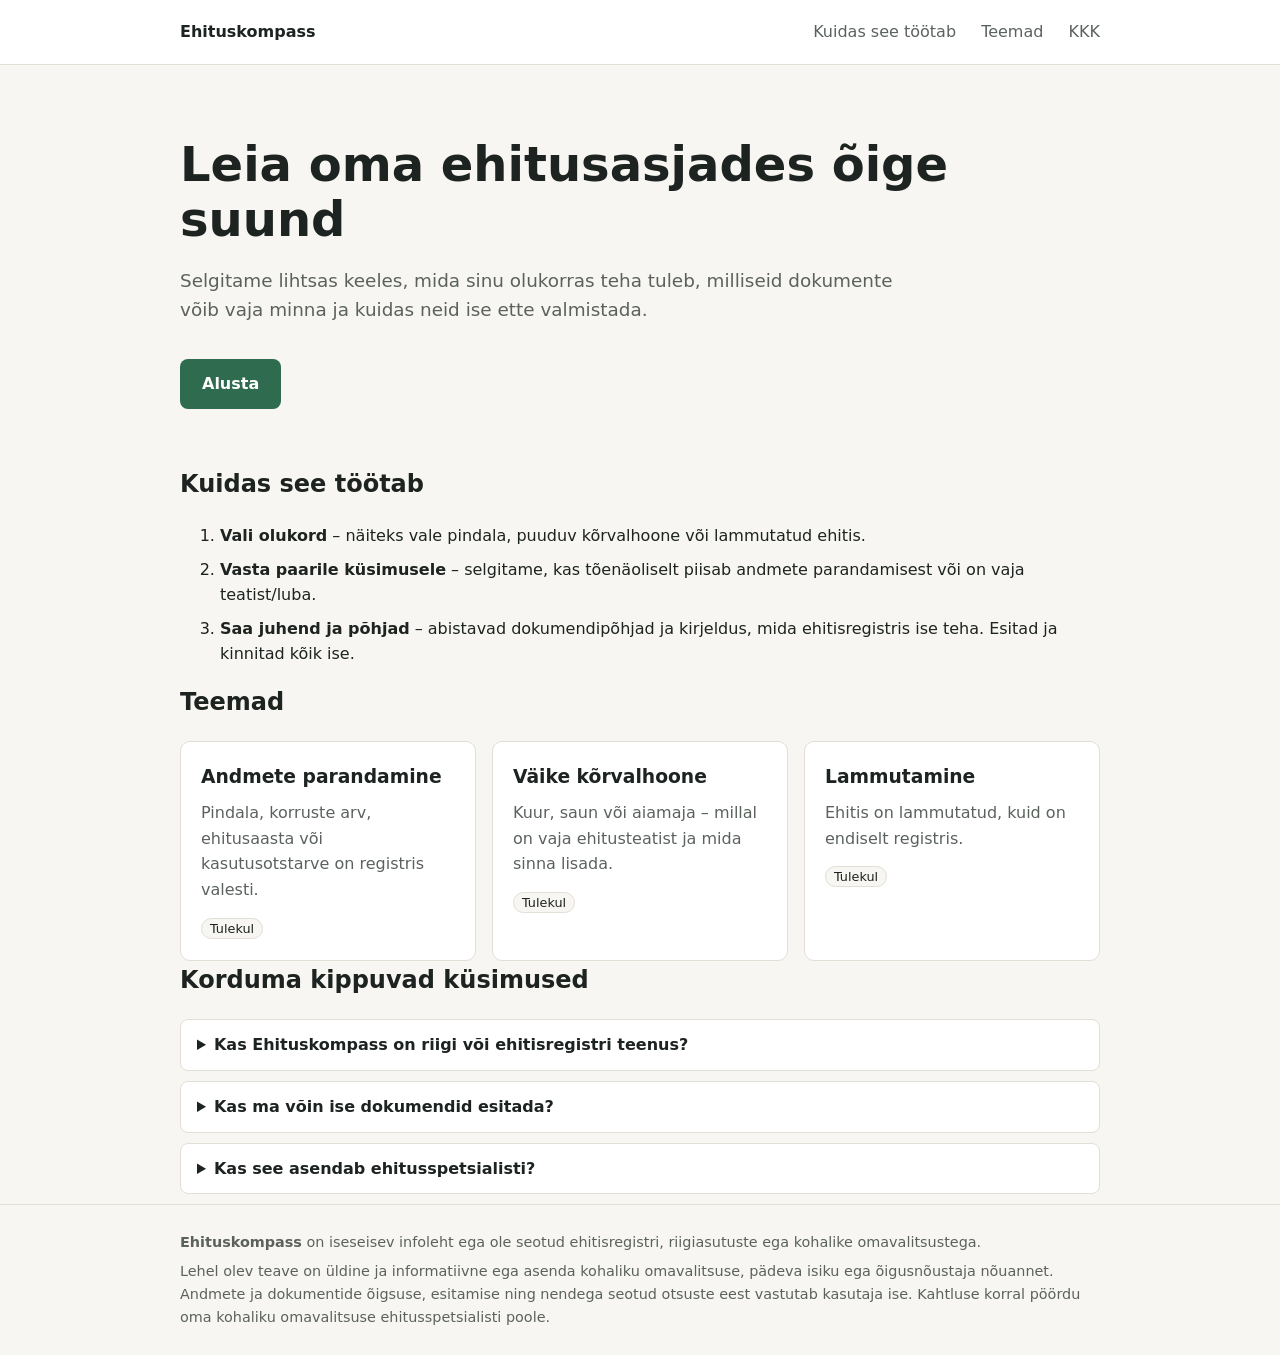
==== index.html @ 8b1809fd "Nimi Ehituskompass ja sõltumatuse/vastutuse märge Co-Authored-By: Claude Opus 5.5 <noreply@anthropic" ====
<!DOCTYPE html>
<html lang="et">
<head>
  <meta charset="utf-8">
  <meta name="viewport" content="width=device-width, initial-scale=1">
  <title>Ehituskompass – selged juhendid väikeehituse ja ehitise andmete kohta</title>
  <meta name="description" content="Ehituskompass on iseseisev infoleht, mis selgitab lihtsas keeles, kuidas ehitise andmeid korrastada ja väikeehituse dokumente ette valmistada.">
  <link rel="stylesheet" href="style.css">
</head>
<body>
  <header class="site-header">
    <div class="wrap">
      <a class="logo" href="/">Ehituskompass</a>
      <nav>
        <a href="#kuidas">Kuidas see töötab</a>
        <a href="#teemad">Teemad</a>
        <a href="#kkk">KKK</a>
      </nav>
    </div>
  </header>

  <main>
    <section class="hero">
      <div class="wrap">
        <h1>Leia oma ehitusasjades õige suund</h1>
        <p class="lead">Selgitame lihtsas keeles, mida sinu olukorras teha tuleb, milliseid dokumente võib vaja minna ja kuidas neid ise ette valmistada.</p>
        <a class="btn" href="#teemad">Alusta</a>
      </div>
    </section>

    <section id="kuidas" class="wrap">
      <h2>Kuidas see töötab</h2>
      <ol class="steps">
        <li><strong>Vali olukord</strong> – näiteks vale pindala, puuduv kõrvalhoone või lammutatud ehitis.</li>
        <li><strong>Vasta paarile küsimusele</strong> – selgitame, kas tõenäoliselt piisab andmete parandamisest või on vaja teatist/luba.</li>
        <li><strong>Saa juhend ja põhjad</strong> – abistavad dokumendipõhjad ja kirjeldus, mida ehitisregistris ise teha. Esitad ja kinnitad kõik ise.</li>
      </ol>
    </section>

    <section id="teemad" class="wrap">
      <h2>Teemad</h2>
      <div class="cards">
        <article class="card">
          <h3>Andmete parandamine</h3>
          <p>Pindala, korruste arv, ehitusaasta või kasutusotstarve on registris valesti.</p>
          <span class="tag">Tulekul</span>
        </article>
        <article class="card">
          <h3>Väike kõrvalhoone</h3>
          <p>Kuur, saun või aiamaja – millal on vaja ehitusteatist ja mida sinna lisada.</p>
          <span class="tag">Tulekul</span>
        </article>
        <article class="card">
          <h3>Lammutamine</h3>
          <p>Ehitis on lammutatud, kuid on endiselt registris.</p>
          <span class="tag">Tulekul</span>
        </article>
      </div>
    </section>

    <section id="kkk" class="wrap">
      <h2>Korduma kippuvad küsimused</h2>
      <details>
        <summary>Kas Ehituskompass on riigi või ehitisregistri teenus?</summary>
        <p>Ei. Ehituskompass on iseseisev infoleht, mis ei ole seotud ehitisregistri, ühegi riigiasutuse ega kohaliku omavalitsusega. Me ei esita ega muuda sinu eest registris midagi – kõik toimingud teed ise ametlikes kanalites.</p>
      </details>
      <details>
        <summary>Kas ma võin ise dokumendid esitada?</summary>
        <p>Paljudel lihtsatel juhtudel jah – omanik võib ise andmeid parandada ja lihtsamaid dokumente esitada. Kui töö nõuab pädevat isikut, ütleme seda selgelt.</p>
      </details>
      <details>
        <summary>Kas see asendab ehitusspetsialisti?</summary>
        <p>Ei. Leht aitab lihtsamate juhtumitega. Keerulisemate projektide puhul soovitame pöörduda pädeva spetsialisti poole.</p>
      </details>
    </section>
  </main>

  <footer class="site-footer">
    <div class="wrap">
      <p><strong>Ehituskompass</strong> on iseseisev infoleht ega ole seotud ehitisregistri, riigiasutuste ega kohalike omavalitsustega.</p>
      <p>Lehel olev teave on üldine ja informatiivne ega asenda kohaliku omavalitsuse, pädeva isiku ega õigusnõustaja nõuannet. Andmete ja dokumentide õigsuse, esitamise ning nendega seotud otsuste eest vastutab kasutaja ise. Kahtluse korral pöördu oma kohaliku omavalitsuse ehitusspetsialisti poole.</p>
    </div>
  </footer>
</body>
</html>
---- style.css ----
:root {
  --bg: #f7f6f2;
  --ink: #1d2320;
  --muted: #5b625e;
  --accent: #2f6b4f;
  --card: #ffffff;
  --line: #e2dfd6;
}
* { box-sizing: border-box; }
body {
  margin: 0;
  font-family: system-ui, -apple-system, "Segoe UI", Roboto, sans-serif;
  color: var(--ink);
  background: var(--bg);
  line-height: 1.6;
}
.wrap { max-width: 960px; margin: 0 auto; padding: 0 20px; }
a { color: var(--accent); }

.site-header { border-bottom: 1px solid var(--line); background: var(--card); }
.site-header .wrap { display: flex; justify-content: space-between; align-items: center; height: 64px; }
.logo { font-weight: 700; text-decoration: none; color: var(--ink); }
nav a { margin-left: 20px; text-decoration: none; color: var(--muted); }
nav a:hover { color: var(--accent); }

.hero { padding: 72px 0 56px; }
.hero h1 { font-size: clamp(2rem, 5vw, 3rem); line-height: 1.15; margin: 0 0 16px; }
.lead { font-size: 1.15rem; color: var(--muted); max-width: 40em; }
.btn {
  display: inline-block; margin-top: 16px; padding: 12px 22px;
  background: var(--accent); color: #fff; border-radius: 8px; text-decoration: none; font-weight: 600;
}
.btn:hover { filter: brightness(1.1); }

section { padding-bottom: 48px; }
h2 { margin-top: 0; }
.steps li { margin-bottom: 8px; }

.cards { display: grid; grid-template-columns: repeat(auto-fit, minmax(240px, 1fr)); gap: 16px; }
.card { background: var(--card); border: 1px solid var(--line); border-radius: 10px; padding: 20px; }
.card h3 { margin: 0 0 8px; }
.card p { color: var(--muted); margin: 0 0 12px; }
.tag { font-size: .8rem; background: var(--bg); border: 1px solid var(--line); padding: 2px 8px; border-radius: 99px; }

details { background: var(--card); border: 1px solid var(--line); border-radius: 8px; padding: 12px 16px; margin-bottom: 10px; }
summary { cursor: pointer; font-weight: 600; }

.site-footer { border-top: 1px solid var(--line); color: var(--muted); font-size: .9rem; padding: 20px 0; }
.site-footer p { margin: 6px 0; }

@media (max-width: 560px) {
  nav a { margin-left: 12px; font-size: .9rem; }
}
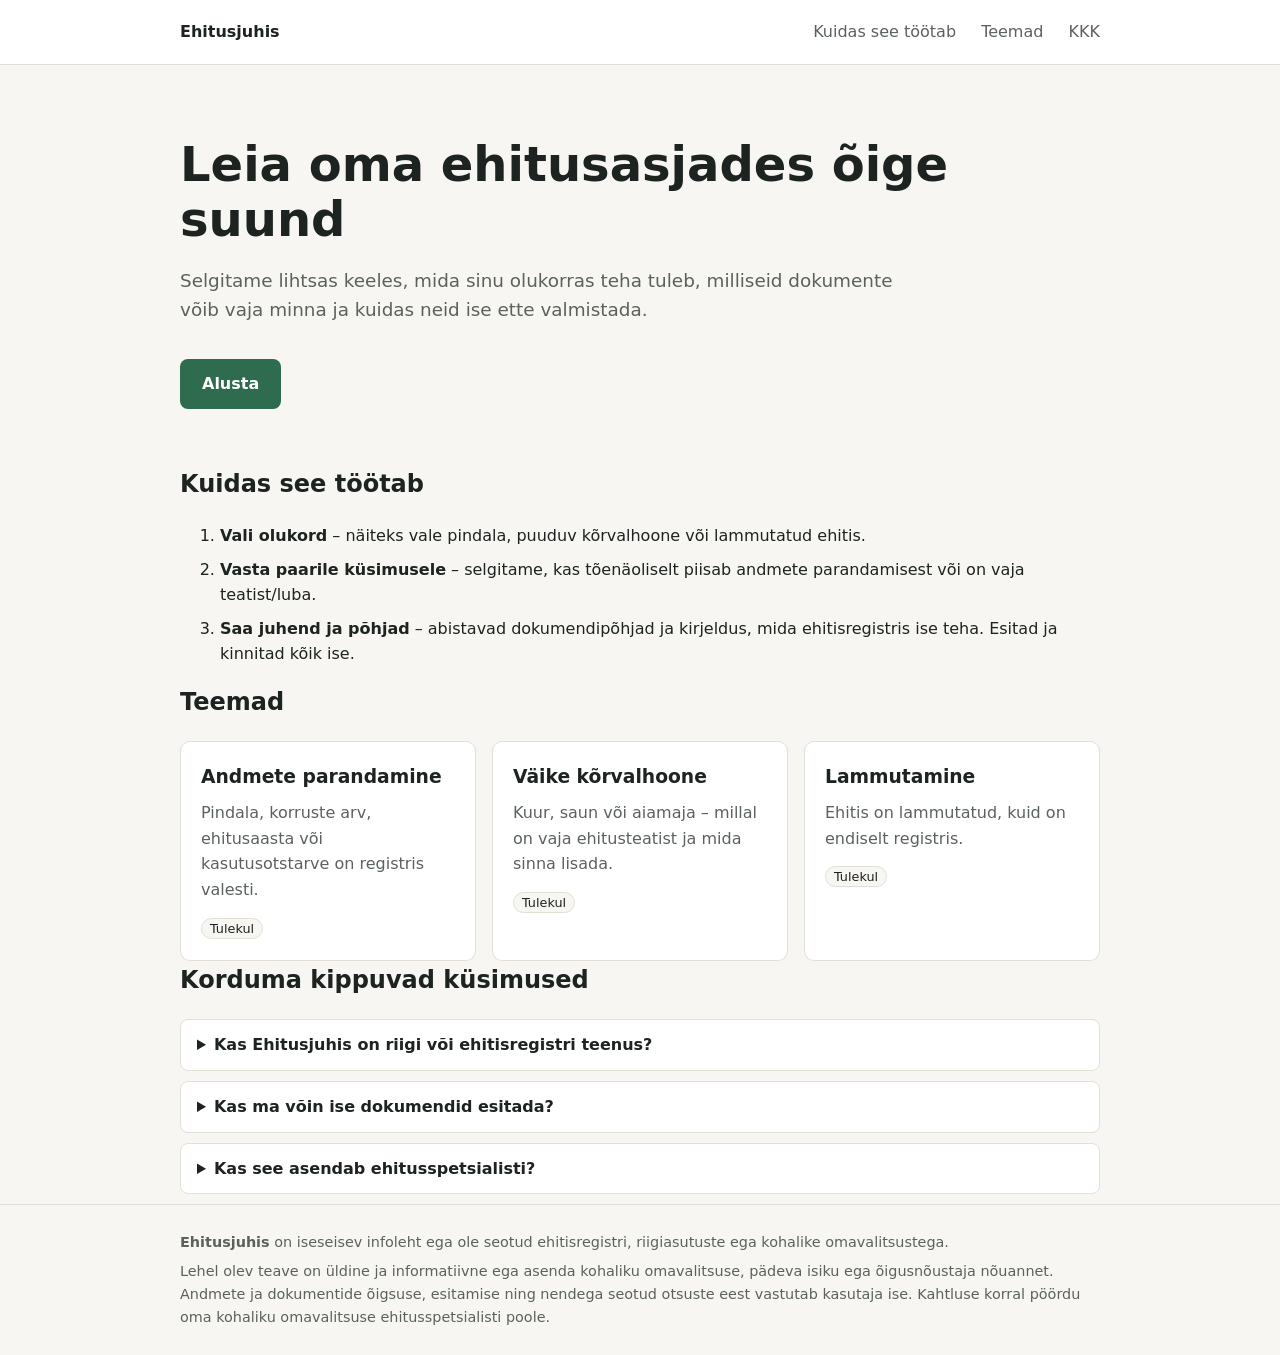
==== commit f4252aaa: "Nimi Ehitusjuhis Co-Authored-By: Claude Opus 5.5 <noreply@anthropic.com> Claude-Session: https://cla" ====
--- a/index.html
+++ b/index.html
@@ -3,14 +3,14 @@
 <head>
   <meta charset="utf-8">
   <meta name="viewport" content="width=device-width, initial-scale=1">
-  <title>Ehituskompass – selged juhendid väikeehituse ja ehitise andmete kohta</title>
-  <meta name="description" content="Ehituskompass on iseseisev infoleht, mis selgitab lihtsas keeles, kuidas ehitise andmeid korrastada ja väikeehituse dokumente ette valmistada.">
+  <title>Ehitusjuhis – selged juhendid väikeehituse ja ehitise andmete kohta</title>
+  <meta name="description" content="Ehitusjuhis on iseseisev infoleht, mis selgitab lihtsas keeles, kuidas ehitise andmeid korrastada ja väikeehituse dokumente ette valmistada.">
   <link rel="stylesheet" href="style.css">
 </head>
 <body>
   <header class="site-header">
     <div class="wrap">
-      <a class="logo" href="/">Ehituskompass</a>
+      <a class="logo" href="/">Ehitusjuhis</a>
       <nav>
         <a href="#kuidas">Kuidas see töötab</a>
         <a href="#teemad">Teemad</a>
@@ -61,8 +61,8 @@
     <section id="kkk" class="wrap">
       <h2>Korduma kippuvad küsimused</h2>
       <details>
-        <summary>Kas Ehituskompass on riigi või ehitisregistri teenus?</summary>
-        <p>Ei. Ehituskompass on iseseisev infoleht, mis ei ole seotud ehitisregistri, ühegi riigiasutuse ega kohaliku omavalitsusega. Me ei esita ega muuda sinu eest registris midagi – kõik toimingud teed ise ametlikes kanalites.</p>
+        <summary>Kas Ehitusjuhis on riigi või ehitisregistri teenus?</summary>
+        <p>Ei. Ehitusjuhis on iseseisev infoleht, mis ei ole seotud ehitisregistri, ühegi riigiasutuse ega kohaliku omavalitsusega. Me ei esita ega muuda sinu eest registris midagi – kõik toimingud teed ise ametlikes kanalites.</p>
       </details>
       <details>
         <summary>Kas ma võin ise dokumendid esitada?</summary>
@@ -77,7 +77,7 @@
 
   <footer class="site-footer">
     <div class="wrap">
-      <p><strong>Ehituskompass</strong> on iseseisev infoleht ega ole seotud ehitisregistri, riigiasutuste ega kohalike omavalitsustega.</p>
+      <p><strong>Ehitusjuhis</strong> on iseseisev infoleht ega ole seotud ehitisregistri, riigiasutuste ega kohalike omavalitsustega.</p>
       <p>Lehel olev teave on üldine ja informatiivne ega asenda kohaliku omavalitsuse, pädeva isiku ega õigusnõustaja nõuannet. Andmete ja dokumentide õigsuse, esitamise ning nendega seotud otsuste eest vastutab kasutaja ise. Kahtluse korral pöördu oma kohaliku omavalitsuse ehitusspetsialisti poole.</p>
     </div>
   </footer>
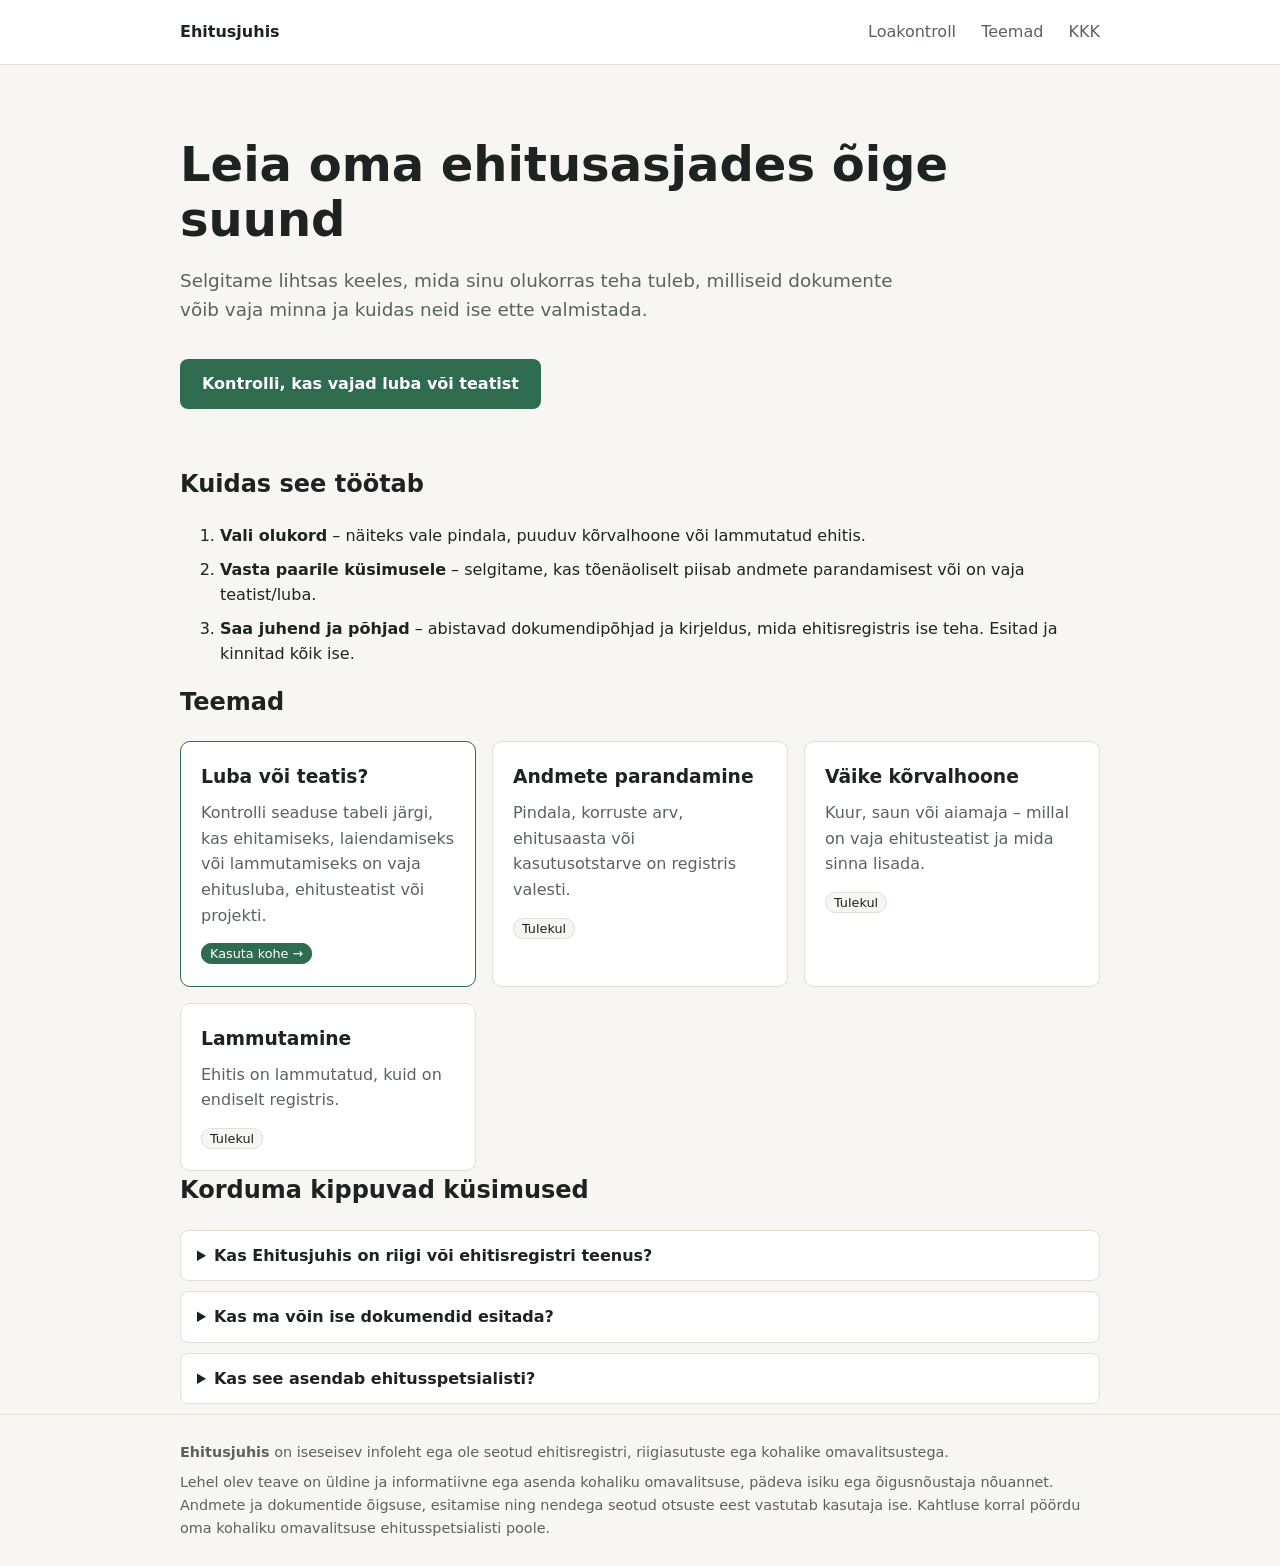
==== commit 042660ee: "Loakontroll: EhS lisa 1 järgi ehitusloa/teatise kontroll hoonetele Co-Authored-By: Claude Opus 5.5 <" ====
--- a/index.html
+++ b/index.html
@@ -12,7 +12,7 @@
     <div class="wrap">
       <a class="logo" href="/">Ehitusjuhis</a>
       <nav>
-        <a href="#kuidas">Kuidas see töötab</a>
+        <a href="/kontroll.html">Loakontroll</a>
         <a href="#teemad">Teemad</a>
         <a href="#kkk">KKK</a>
       </nav>
@@ -24,7 +24,7 @@
       <div class="wrap">
         <h1>Leia oma ehitusasjades õige suund</h1>
         <p class="lead">Selgitame lihtsas keeles, mida sinu olukorras teha tuleb, milliseid dokumente võib vaja minna ja kuidas neid ise ette valmistada.</p>
-        <a class="btn" href="#teemad">Alusta</a>
+        <a class="btn" href="/kontroll.html">Kontrolli, kas vajad luba või teatist</a>
       </div>
     </section>
 
@@ -40,6 +40,11 @@
     <section id="teemad" class="wrap">
       <h2>Teemad</h2>
       <div class="cards">
+        <a class="card card-link" href="/kontroll.html">
+          <h3>Luba või teatis?</h3>
+          <p>Kontrolli seaduse tabeli järgi, kas ehitamiseks, laiendamiseks või lammutamiseks on vaja ehitusluba, ehitusteatist või projekti.</p>
+          <span class="tag tag-live">Kasuta kohe →</span>
+        </a>
         <article class="card">
           <h3>Andmete parandamine</h3>
           <p>Pindala, korruste arv, ehitusaasta või kasutusotstarve on registris valesti.</p>
--- a/style.css
+++ b/style.css
@@ -51,3 +51,43 @@
 @media (max-width: 560px) {
   nav a { margin-left: 12px; font-size: .9rem; }
 }
+
+/* Loakontroll */
+.narrow { max-width: 760px; }
+.page-head { padding: 48px 0 8px; }
+.page-head h1 { font-size: clamp(1.7rem, 4vw, 2.4rem); line-height: 1.2; margin: 0 0 12px; }
+.checker fieldset { border: 1px solid var(--line); background: var(--card); border-radius: 10px; padding: 18px 20px 14px; margin: 0 0 16px; }
+.checker legend { font-weight: 700; font-size: 1.1rem; padding: 0 6px; display: flex; align-items: center; gap: 8px; }
+.num { display: inline-grid; place-items: center; width: 26px; height: 26px; border-radius: 50%; background: var(--accent); color: #fff; font-size: .85rem; }
+.choice { display: flex; gap: 10px; align-items: flex-start; padding: 10px 12px; border: 1px solid var(--line); border-radius: 8px; margin-bottom: 8px; cursor: pointer; }
+.choice:hover { border-color: var(--accent); }
+.choice:has(input:checked) { border-color: var(--accent); background: #eef5f1; }
+.choice input { margin-top: 5px; accent-color: var(--accent); }
+.choice small { display: block; color: var(--muted); font-size: .9rem; }
+.choice.inline { display: inline-flex; margin-right: 8px; }
+.hint { color: var(--muted); font-size: .92rem; margin: 0 0 10px; }
+.input-row { display: flex; align-items: center; gap: 8px; }
+.input-row input { font: inherit; font-size: 1.1rem; padding: 10px 12px; width: 160px; border: 1px solid var(--line); border-radius: 8px; }
+.input-row input:focus { outline: 2px solid var(--accent); border-color: transparent; }
+.checker .btn { border: 0; font: inherit; font-weight: 600; cursor: pointer; margin-top: 4px; }
+.form-error { color: #a33; font-weight: 600; }
+
+.result { margin: 28px 0; padding: 22px 24px; border-radius: 12px; border: 2px solid var(--line); background: var(--card); scroll-margin-top: 16px; }
+.result h2 { margin: 0 0 6px; font-size: 1.6rem; }
+.result h3 { margin: 18px 0 6px; font-size: 1.05rem; }
+.result-label { margin: 0; text-transform: uppercase; letter-spacing: .06em; font-size: .78rem; font-weight: 700; color: var(--muted); }
+.result-basis { color: var(--muted); font-size: .92rem; margin: 0 0 14px; }
+.result.ok { border-color: #5a9b76; }
+.result.ok h2 { color: #2f6b4f; }
+.result.info { border-color: #c79a3b; }
+.result.info h2 { color: #8a6418; }
+.result.warn { border-color: #c0584b; }
+.result.warn h2 { color: #9d3a2f; }
+.extra { background: var(--bg); border-left: 3px solid var(--line); padding: 8px 12px; border-radius: 4px; font-size: .95rem; }
+.result-foot { font-size: .85rem; color: var(--muted); border-top: 1px solid var(--line); padding-top: 10px; margin-top: 16px; }
+.notes { padding-top: 8px; }
+.notes li { margin-bottom: 8px; }
+.source { font-size: .85rem; color: var(--muted); }
+.card-link { text-decoration: none; color: inherit; border-color: var(--accent); }
+.card-link:hover { box-shadow: 0 2px 10px rgba(0,0,0,.06); }
+.tag-live { background: var(--accent); color: #fff; border-color: var(--accent); }
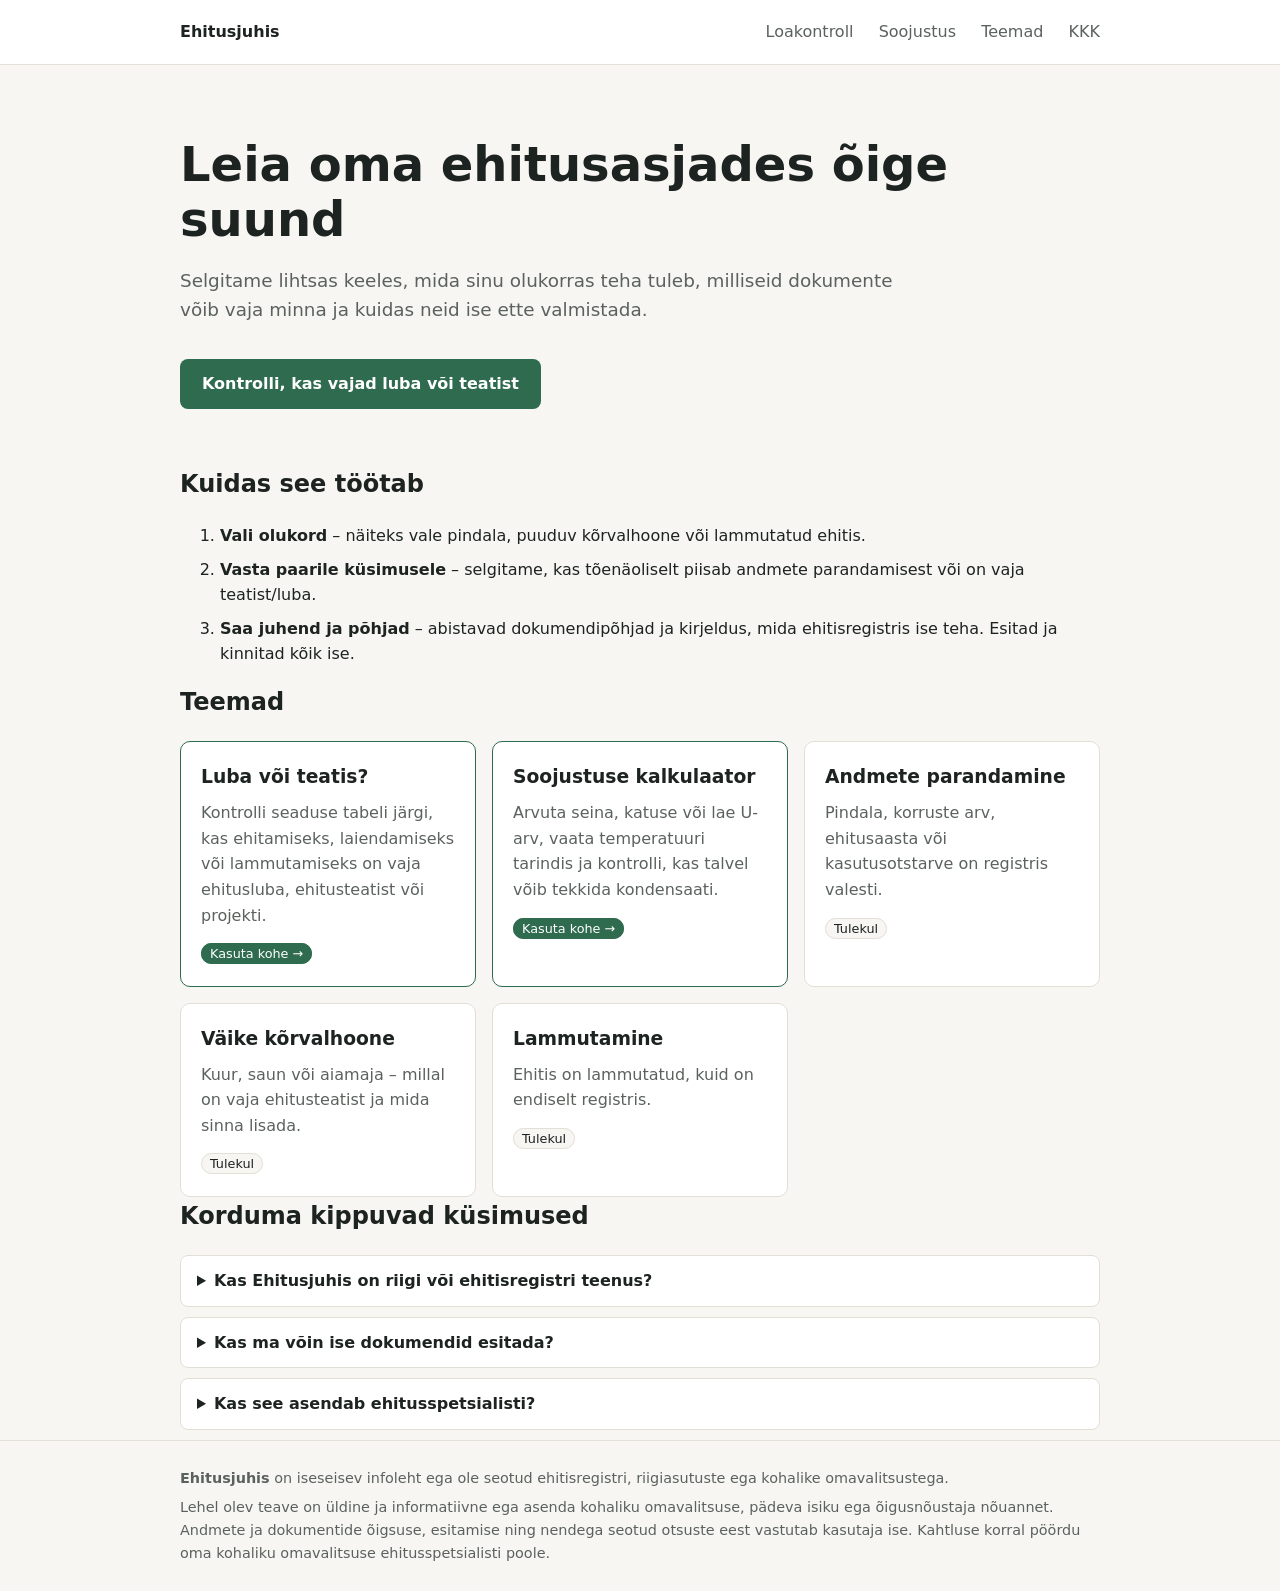
==== commit d8ac7c6a: "Soojustuse kalkulaator: U-arv, temperatuurijaotus ja kondensaadikontroll Co-Authored-By: Claude Opus" ====
--- a/index.html
+++ b/index.html
@@ -10,9 +10,10 @@
 <body>
   <header class="site-header">
     <div class="wrap">
-      <a class="logo" href="/">Ehitusjuhis</a>
+      <a class="logo" href="./">Ehitusjuhis</a>
       <nav>
-        <a href="/kontroll.html">Loakontroll</a>
+        <a href="kontroll.html">Loakontroll</a>
+        <a href="soojustus.html">Soojustus</a>
         <a href="#teemad">Teemad</a>
         <a href="#kkk">KKK</a>
       </nav>
@@ -24,7 +25,7 @@
       <div class="wrap">
         <h1>Leia oma ehitusasjades õige suund</h1>
         <p class="lead">Selgitame lihtsas keeles, mida sinu olukorras teha tuleb, milliseid dokumente võib vaja minna ja kuidas neid ise ette valmistada.</p>
-        <a class="btn" href="/kontroll.html">Kontrolli, kas vajad luba või teatist</a>
+        <a class="btn" href="kontroll.html">Kontrolli, kas vajad luba või teatist</a>
       </div>
     </section>
 
@@ -40,9 +41,14 @@
     <section id="teemad" class="wrap">
       <h2>Teemad</h2>
       <div class="cards">
-        <a class="card card-link" href="/kontroll.html">
+        <a class="card card-link" href="kontroll.html">
           <h3>Luba või teatis?</h3>
           <p>Kontrolli seaduse tabeli järgi, kas ehitamiseks, laiendamiseks või lammutamiseks on vaja ehitusluba, ehitusteatist või projekti.</p>
+          <span class="tag tag-live">Kasuta kohe →</span>
+        </a>
+        <a class="card card-link" href="soojustus.html">
+          <h3>Soojustuse kalkulaator</h3>
+          <p>Arvuta seina, katuse või lae U-arv, vaata temperatuuri tarindis ja kontrolli, kas talvel võib tekkida kondensaati.</p>
           <span class="tag tag-live">Kasuta kohe →</span>
         </a>
         <article class="card">
--- a/style.css
+++ b/style.css
@@ -91,3 +91,89 @@
 .card-link { text-decoration: none; color: inherit; border-color: var(--accent); }
 .card-link:hover { box-shadow: 0 2px 10px rgba(0,0,0,.06); }
 .tag-live { background: var(--accent); color: #fff; border-color: var(--accent); }
+
+/* Soojustuse kalkulaator */
+.examples { font-size: .92rem; color: var(--muted); margin: 0 0 12px; display: flex; flex-wrap: wrap; gap: 6px; align-items: center; }
+.chip { font: inherit; font-size: .88rem; padding: 4px 12px; border-radius: 99px; border: 1px solid var(--line); background: var(--bg); cursor: pointer; color: var(--ink); }
+.chip:hover { border-color: var(--accent); color: var(--accent); }
+.layers { display: flex; flex-direction: column; gap: 10px; margin-bottom: 12px; }
+.layer { border: 1px solid var(--line); border-left: 8px solid var(--sw, #ccc); border-radius: 8px; padding: 10px 12px; background: #fff; }
+.layer.ignored { opacity: .6; }
+.layer-top { display: flex; align-items: center; gap: 8px; }
+.layer-no { font-weight: 700; color: var(--muted); min-width: 1.4em; }
+.layer-top select { flex: 1; min-width: 0; font: inherit; padding: 7px 8px; border: 1px solid var(--line); border-radius: 6px; background: #fff; }
+.layer-btns { display: flex; gap: 4px; }
+.layer-btns button { font: inherit; width: 32px; height: 32px; border: 1px solid var(--line); background: var(--bg); border-radius: 6px; cursor: pointer; color: var(--ink); }
+.layer-btns button:hover:not(:disabled) { border-color: var(--accent); color: var(--accent); }
+.layer-btns button:disabled { opacity: .35; cursor: default; }
+.layer-fields { display: grid; grid-template-columns: repeat(4, 1fr); gap: 8px; margin-top: 8px; }
+.layer-fields.frame { background: var(--bg); padding: 8px; border-radius: 6px; }
+.fld { display: flex; flex-direction: column; font-size: .8rem; color: var(--muted); gap: 2px; }
+.fld input, .fld select { font: inherit; font-size: .95rem; color: var(--ink); padding: 6px 8px; border: 1px solid var(--line); border-radius: 6px; width: 100%; background: #fff; }
+.fld input:disabled { background: var(--bg); color: var(--muted); }
+.fld input:focus, .fld select:focus, .layer-top select:focus { outline: 2px solid var(--accent); border-color: transparent; }
+.fld.out output { font-size: .95rem; color: var(--ink); font-weight: 600; padding: 6px 0; }
+.frame-toggle { display: flex; gap: 6px; align-items: center; font-size: .88rem; color: var(--muted); margin-top: 8px; cursor: pointer; }
+.frame-toggle input { accent-color: var(--accent); }
+.btn-ghost { background: transparent; color: var(--accent); border: 1px dashed var(--accent) !important; margin-top: 0; }
+.cond { display: grid; grid-template-columns: repeat(4, 1fr); gap: 10px; }
+
+.calc-result { border-color: var(--line); }
+.calc-result h3 { margin-top: 22px; }
+.u-head { display: flex; justify-content: space-between; gap: 20px; align-items: center; flex-wrap: wrap; }
+.u-big { font-size: 2.2rem; font-weight: 700; margin: 0; line-height: 1.2; }
+.u-big span { font-size: 1rem; font-weight: 500; color: var(--muted); }
+.u-head.ok .u-big { color: #2f6b4f; }
+.u-head.info .u-big { color: #8a6418; }
+.u-head.warn .u-big { color: #9d3a2f; }
+.u-sub { margin: 0; color: var(--muted); }
+.u-verdict { padding: 8px 12px; border-radius: 6px; margin: 12px 0 6px; font-weight: 600; }
+.u-verdict.ok { background: #eef5f1; color: #2f6b4f; }
+.u-verdict.info { background: #fbf3e2; color: #7a5813; }
+.u-verdict.warn { background: #fbecea; color: #9d3a2f; }
+.u-scale { flex: 1; min-width: 220px; max-width: 340px; }
+.scale-bar { position: relative; height: 14px; border-radius: 7px; overflow: hidden; }
+.zone { position: absolute; top: 0; bottom: 0; }
+.z-good { background: #5a9b76; } .z-ok { background: #a8cfb6; } .z-weak { background: #e6c3bd; }
+.marker { position: absolute; top: -3px; width: 4px; height: 20px; margin-left: -2px; background: var(--ink); border-radius: 2px; }
+.scale-bar { overflow: visible; }
+.scale-lbl { position: relative; display: flex; justify-content: space-between; font-size: .75rem; color: var(--muted); margin-top: 4px; }
+.small { font-size: .88rem; color: var(--muted); margin: 6px 0; }
+.chart { width: 100%; height: auto; background: #fff; border: 1px solid var(--line); border-radius: 8px; }
+.chart .ax { font-size: 11px; fill: #5b625e; }
+.chart .grid { stroke: #e9e6de; stroke-width: 1; }
+.chart .zero { stroke: #999; stroke-dasharray: 2 3; }
+.chart .edge { stroke: #888; stroke-width: 1; }
+.chart .line-t { fill: none; stroke: #c0392b; stroke-width: 2.5; }
+.chart .dot-t { fill: #c0392b; }
+.chart .dew { stroke: #2471a3; stroke-dasharray: 6 4; stroke-width: 1.5; }
+.chart .dew-t { fill: #2471a3; }
+.chart .line-sat { fill: none; stroke: #c0392b; stroke-width: 2; stroke-dasharray: 5 4; }
+.chart .line-p { fill: none; stroke: #2471a3; stroke-width: 2.5; }
+.chart .dot-k { fill: rgba(192, 57, 43, .25); stroke: #c0392b; stroke-width: 2; }
+.table-wrap { overflow-x: auto; }
+.layers-table { width: 100%; border-collapse: collapse; font-size: .88rem; }
+.layers-table th, .layers-table td { text-align: left; padding: 6px 8px; border-bottom: 1px solid var(--line); white-space: nowrap; }
+.layers-table td:nth-child(2) { white-space: normal; }
+.layers-table th { color: var(--muted); font-weight: 600; }
+.layers-table tr.film td { color: var(--muted); }
+.layers-table tr.sum td { font-weight: 700; border-top: 2px solid var(--line); }
+.layers-table small { color: var(--muted); }
+.sw { display: inline-block; width: 10px; height: 10px; border-radius: 2px; margin-right: 6px; border: 1px solid #bbb; vertical-align: middle; }
+
+@media (max-width: 560px) {
+  .layer-fields, .cond { grid-template-columns: repeat(2, 1fr); }
+  .layer-btns button { width: 28px; height: 28px; }
+}
+.checker fieldset { min-width: 0; }
+.layer-top select { width: 100%; }
+.scale-lbl { height: 1.2em; display: block; }
+.scale-lbl span { position: absolute; transform: translateX(-50%); }
+.scale-lbl span:first-child { transform: none; }
+.scale-lbl span:last-child { transform: translateX(-100%); }
+.fld { justify-content: space-between; }
+@media (max-width: 560px) {
+  .layer-top { flex-wrap: wrap; }
+  .layer-top select { order: 3; flex-basis: 100%; }
+  .layer-btns { margin-left: auto; }
+}
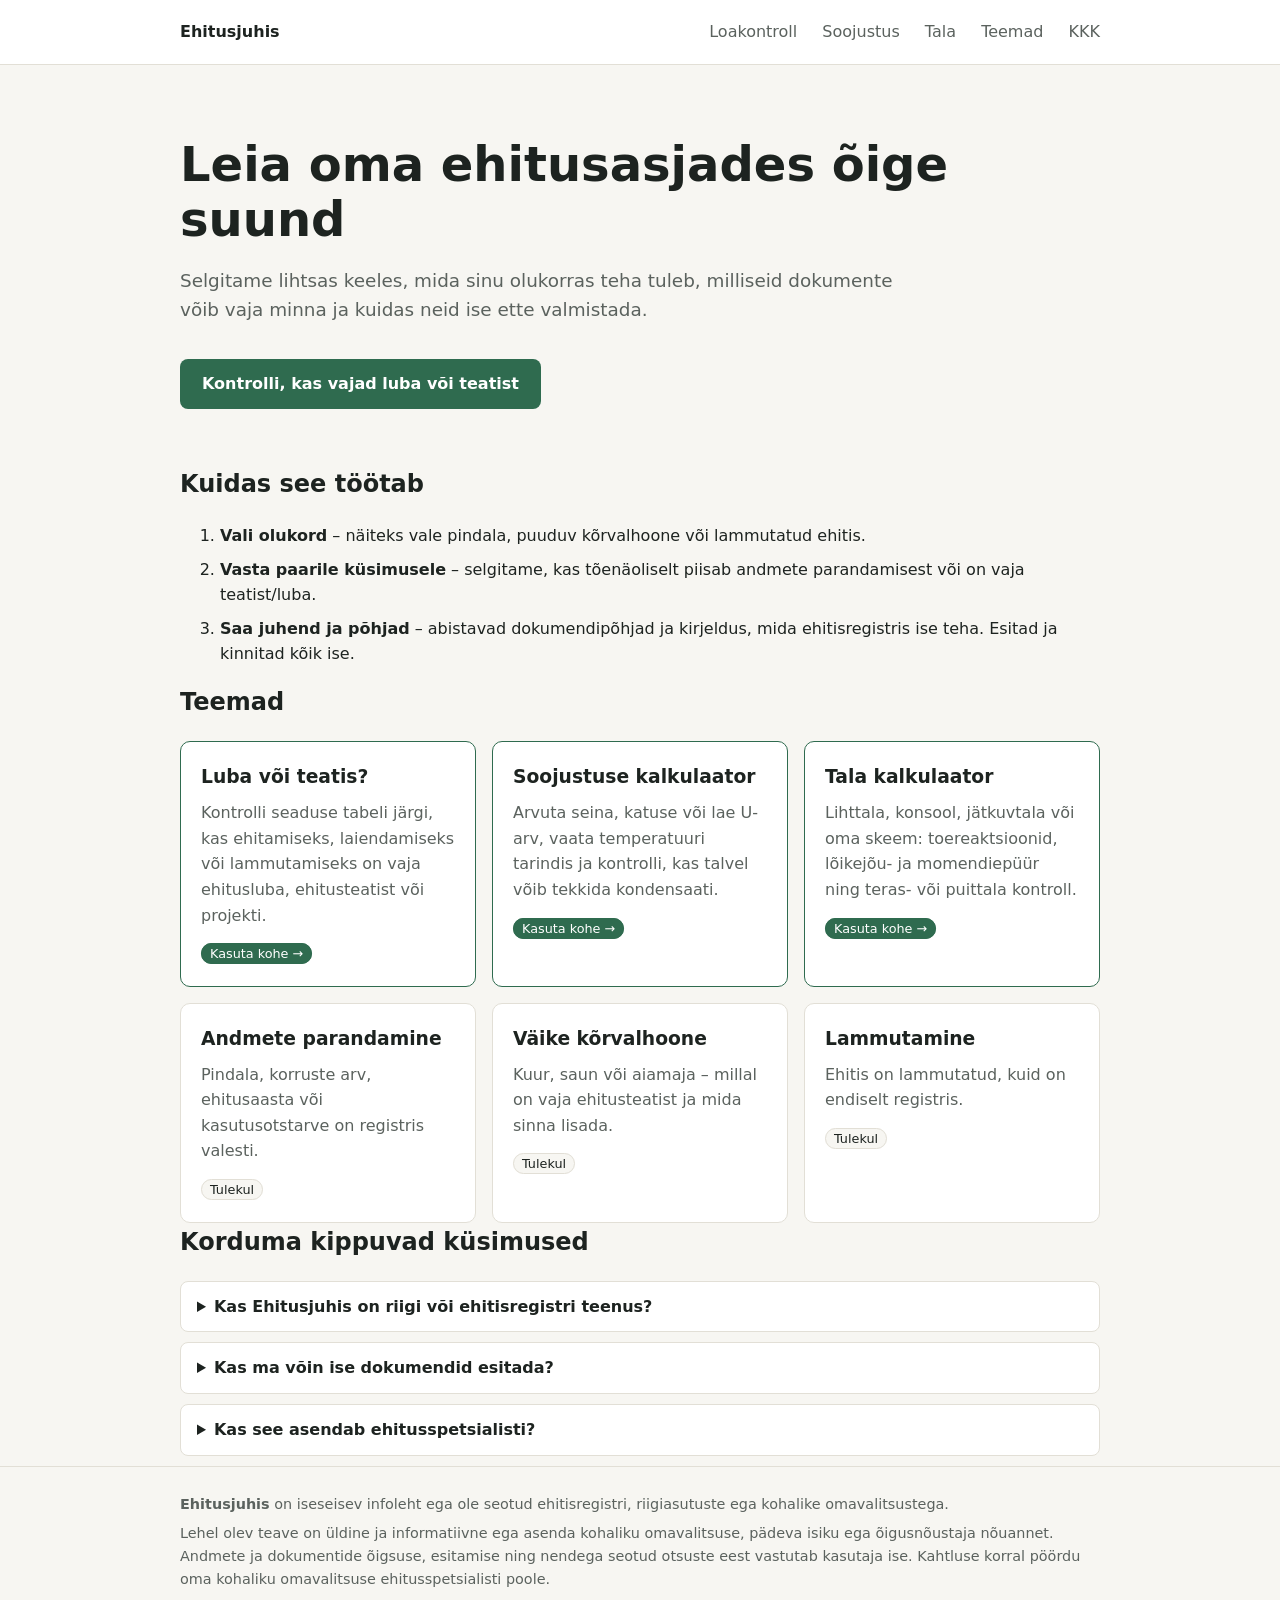
==== commit 2a87fc6e: "Tala kalkulaator: sisejõud jäikusmeetodiga, teras- ja puittala kontroll Co-Authored-By: Claude Opus " ====
--- a/index.html
+++ b/index.html
@@ -14,6 +14,7 @@
       <nav>
         <a href="kontroll.html">Loakontroll</a>
         <a href="soojustus.html">Soojustus</a>
+        <a href="tala.html">Tala</a>
         <a href="#teemad">Teemad</a>
         <a href="#kkk">KKK</a>
       </nav>
@@ -49,6 +50,11 @@
         <a class="card card-link" href="soojustus.html">
           <h3>Soojustuse kalkulaator</h3>
           <p>Arvuta seina, katuse või lae U-arv, vaata temperatuuri tarindis ja kontrolli, kas talvel võib tekkida kondensaati.</p>
+          <span class="tag tag-live">Kasuta kohe →</span>
+        </a>
+        <a class="card card-link" href="tala.html">
+          <h3>Tala kalkulaator</h3>
+          <p>Lihttala, konsool, jätkuvtala või oma skeem: toereaktsioonid, lõikejõu- ja momendiepüür ning teras- või puittala kontroll.</p>
           <span class="tag tag-live">Kasuta kohe →</span>
         </a>
         <article class="card">
--- a/style.css
+++ b/style.css
@@ -177,3 +177,60 @@
   .layer-top select { order: 3; flex-basis: 100%; }
   .layer-btns { margin-left: auto; }
 }
+
+/* Tala kalkulaator */
+[hidden] { display: none !important; }
+body:not(.mode-b) .only-b { display: none !important; }
+.sub { margin: 18px 0 6px; font-size: 1rem; }
+.items { display: flex; flex-direction: column; gap: 8px; margin-bottom: 10px; }
+.item { display: flex; gap: 10px; align-items: flex-end; flex-wrap: wrap; border: 1px solid var(--line); border-radius: 8px; padding: 10px 12px; background: #fff; }
+.item > select { font: inherit; padding: 7px 8px; border: 1px solid var(--line); border-radius: 6px; background: #fff; flex: 1 1 220px; }
+.item > .fld { flex: 0 1 150px; }
+.item-name { font-weight: 600; flex: 1 1 auto; align-self: center; }
+.item.load { flex-direction: column; flex-wrap: nowrap; align-items: stretch; border-left: 6px solid #c0392b; }
+.item-head { display: flex; justify-content: space-between; align-items: center; }
+.item-fields { display: grid; grid-template-columns: repeat(auto-fill, minmax(130px, 1fr)); gap: 8px; }
+.del { font: inherit; width: 32px; height: 32px; border: 1px solid var(--line); background: var(--bg); border-radius: 6px; cursor: pointer; color: var(--ink); margin-left: auto; }
+.del:hover { border-color: #c0584b; color: #9d3a2f; }
+.chip.on { background: var(--accent); color: #fff; border-color: var(--accent); }
+.input-row .fld input { width: 160px; }
+.grid3 { display: grid; grid-template-columns: repeat(3, 1fr); gap: 10px; margin: 10px 0; }
+.grid3 .fld span { min-height: 1.2em; }
+.preview { margin-top: 8px; }
+#leia { margin-top: 14px; margin-right: 10px; }
+
+.chart.scheme .beam { stroke: var(--ink); stroke-width: 4; stroke-linecap: round; }
+.chart .sup { fill: #fff; stroke: var(--ink); stroke-width: 1.6; }
+.chart .sup-fill { fill: #cfd2cf; stroke: var(--ink); stroke-width: 1.4; }
+.chart .hatch { stroke: var(--ink); stroke-width: 1; }
+.chart .hinge { fill: #fff; stroke: var(--ink); stroke-width: 2; }
+.chart .q-perm { fill: rgba(192, 57, 43, .10); stroke: #c0392b; stroke-width: 1.2; }
+.chart .q-var { fill: rgba(36, 113, 163, .12); stroke: #2471a3; stroke-width: 1.2; }
+.chart .arr-q { stroke: #c0392b; stroke-width: 1.2; }
+.chart .arr-p { stroke: #c0392b; stroke-width: 2.4; }
+.chart .arr-m { fill: none; stroke: #c0392b; stroke-width: 2.2; }
+.chart .head-m, .chart .ahead { fill: #c0392b; }
+.chart .lbl { font-size: 12px; fill: #7b2a20; }
+.chart .lbl.strong { font-weight: 600; }
+.chart .dim { stroke: #888; stroke-width: 1; }
+.chart .react { font-size: 12px; font-weight: 600; fill: #2f6b4f; }
+.chart .ttl { font-size: 12px; font-weight: 600; fill: #1d2320; }
+.chart .val { font-size: 12px; font-weight: 600; fill: #1d2320; paint-order: stroke; stroke: #fff; stroke-width: 3px; }
+.chart.diagram { margin-top: 8px; }
+.chart .fill-v { fill: rgba(36, 113, 163, .14); } .chart .line-v { fill: none; stroke: #2471a3; stroke-width: 2; } .chart .dot-v { fill: #2471a3; }
+.chart .fill-m { fill: rgba(192, 57, 43, .14); } .chart .line-m { fill: none; stroke: #c0392b; stroke-width: 2; } .chart .dot-m { fill: #c0392b; }
+.chart .fill-w { fill: rgba(47, 107, 79, .14); } .chart .line-w { fill: none; stroke: #2f6b4f; stroke-width: 2; } .chart .dot-w { fill: #2f6b4f; }
+.chart .cursor { stroke: #1d2320; stroke-width: 1; stroke-dasharray: 3 3; pointer-events: none; }
+.chart .hover { fill: transparent; cursor: crosshair; }
+.lugem { font-size: .9rem; font-variant-numeric: tabular-nums; background: var(--bg); border-radius: 6px; padding: 6px 10px; margin: 10px 0 0; min-height: 1.6em; }
+.warn-box { border-left-color: #c0584b; }
+.checks td { white-space: normal !important; vertical-align: top; }
+.checks td:nth-child(2), .checks td:nth-child(3) { white-space: nowrap !important; }
+.util { height: 8px; width: 90px; background: var(--bg); border-radius: 4px; overflow: hidden; display: inline-block; margin-right: 6px; vertical-align: middle; }
+.util span { display: block; height: 100%; }
+.util.ok span { background: #5a9b76; } .util.info span { background: #c79a3b; } .util.warn span { background: #c0584b; }
+.u-ok { color: #2f6b4f; } .u-info { color: #8a6418; } .u-warn { color: #9d3a2f; }
+@media (max-width: 560px) {
+  .grid3 { grid-template-columns: 1fr 1fr; }
+  .item > .fld { flex: 1 1 120px; }
+}
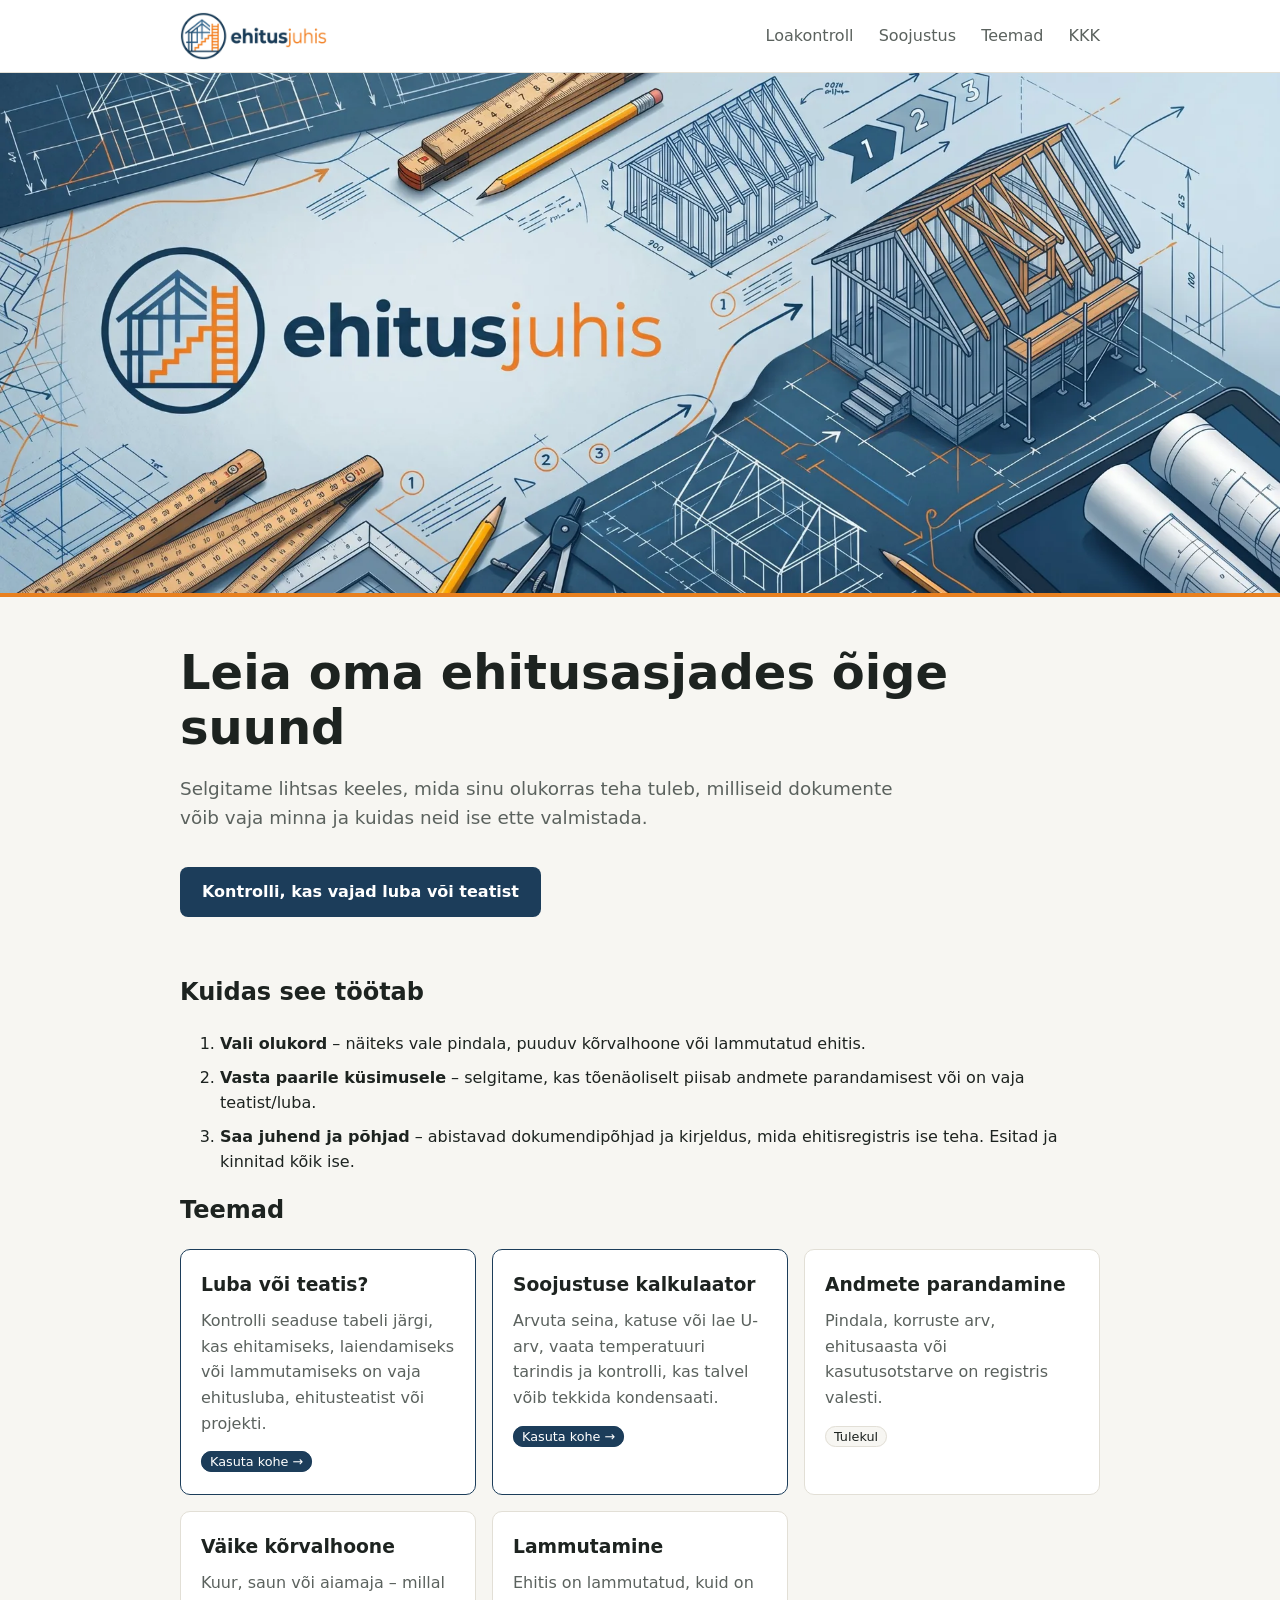
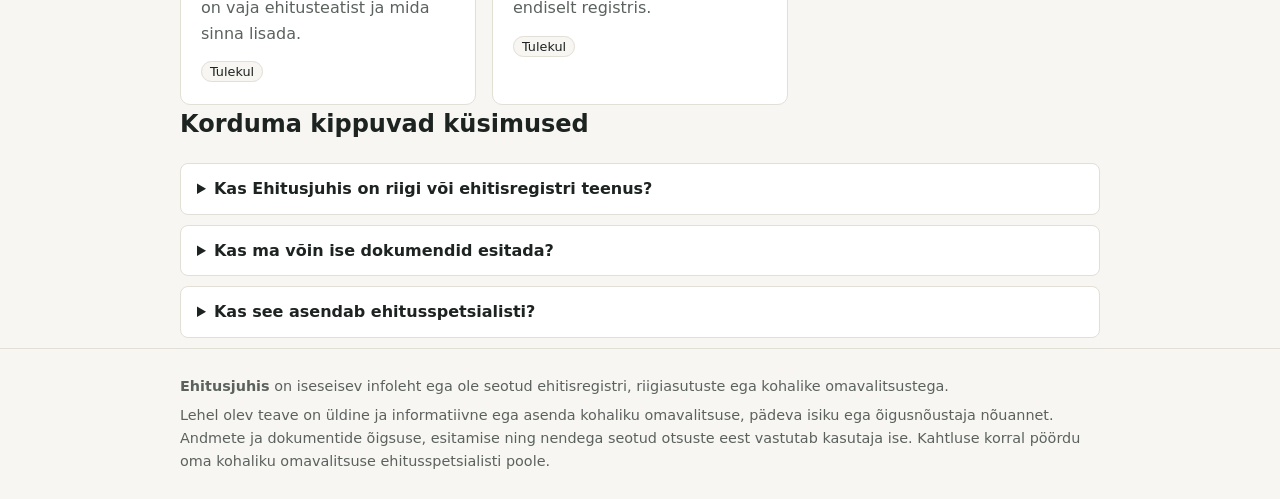
==== commit 306e0c21: "Avaleht: kaanepilt, logo päises, favicon ja logoga sobivad värvid Co-Authored-By: Claude Opus 5.5 <n" ====
--- a/index.html
+++ b/index.html
@@ -4,17 +4,19 @@
   <meta charset="utf-8">
   <meta name="viewport" content="width=device-width, initial-scale=1">
   <title>Ehitusjuhis – selged juhendid väikeehituse ja ehitise andmete kohta</title>
+  <meta property="og:image" content="https://ehitusjuhis.ee/img/kaas-1920.jpg">
   <meta name="description" content="Ehitusjuhis on iseseisev infoleht, mis selgitab lihtsas keeles, kuidas ehitise andmeid korrastada ja väikeehituse dokumente ette valmistada.">
+  <link rel="icon" type="image/png" href="img/favicon.png">
+  <link rel="apple-touch-icon" href="img/apple-touch-icon.png">
   <link rel="stylesheet" href="style.css">
 </head>
 <body>
   <header class="site-header">
     <div class="wrap">
-      <a class="logo" href="./">Ehitusjuhis</a>
+      <a class="logo" href="./" aria-label="Ehitusjuhis – avaleht"><img src="img/logo.png" alt="Ehitusjuhis" width="171" height="56"></a>
       <nav>
         <a href="kontroll.html">Loakontroll</a>
         <a href="soojustus.html">Soojustus</a>
-        <a href="tala.html">Tala</a>
         <a href="#teemad">Teemad</a>
         <a href="#kkk">KKK</a>
       </nav>
@@ -23,7 +25,11 @@
 
   <main>
     <section class="hero">
-      <div class="wrap">
+      <picture class="hero-cover">
+        <source type="image/webp" srcset="img/kaas-960.webp 960w, img/kaas-1920.webp 1920w" sizes="100vw">
+        <img src="img/kaas-1920.jpg" srcset="img/kaas-960.jpg 960w, img/kaas-1920.jpg 1920w" sizes="100vw" width="1920" height="815" alt="Ehitusjuhis – joonised, mõõdulindid ja puitkarkassiga maja samm-sammult valmimas" fetchpriority="high">
+      </picture>
+      <div class="wrap hero-text">
         <h1>Leia oma ehitusasjades õige suund</h1>
         <p class="lead">Selgitame lihtsas keeles, mida sinu olukorras teha tuleb, milliseid dokumente võib vaja minna ja kuidas neid ise ette valmistada.</p>
         <a class="btn" href="kontroll.html">Kontrolli, kas vajad luba või teatist</a>
@@ -50,11 +56,6 @@
         <a class="card card-link" href="soojustus.html">
           <h3>Soojustuse kalkulaator</h3>
           <p>Arvuta seina, katuse või lae U-arv, vaata temperatuuri tarindis ja kontrolli, kas talvel võib tekkida kondensaati.</p>
-          <span class="tag tag-live">Kasuta kohe →</span>
-        </a>
-        <a class="card card-link" href="tala.html">
-          <h3>Tala kalkulaator</h3>
-          <p>Lihttala, konsool, jätkuvtala või oma skeem: toereaktsioonid, lõikejõu- ja momendiepüür ning teras- või puittala kontroll.</p>
           <span class="tag tag-live">Kasuta kohe →</span>
         </a>
         <article class="card">
--- a/style.css
+++ b/style.css
@@ -2,7 +2,8 @@
   --bg: #f7f6f2;
   --ink: #1d2320;
   --muted: #5b625e;
-  --accent: #2f6b4f;
+  --accent: #1c3d5a;
+  --brand-orange: #e8801f;
   --card: #ffffff;
   --line: #e2dfd6;
 }
@@ -18,19 +19,23 @@
 a { color: var(--accent); }
 
 .site-header { border-bottom: 1px solid var(--line); background: var(--card); }
-.site-header .wrap { display: flex; justify-content: space-between; align-items: center; height: 64px; }
-.logo { font-weight: 700; text-decoration: none; color: var(--ink); }
+.site-header .wrap { display: flex; justify-content: space-between; align-items: center; height: 72px; gap: 12px; }
+.logo { display: flex; align-items: center; flex-shrink: 0; }
+.logo img { display: block; height: 48px; width: auto; }
 nav a { margin-left: 20px; text-decoration: none; color: var(--muted); }
 nav a:hover { color: var(--accent); }
 
-.hero { padding: 72px 0 56px; }
+.hero { padding: 0 0 56px; }
+.hero-cover { display: block; background: #1c3d5a; border-bottom: 4px solid var(--brand-orange); }
+.hero-cover img { display: block; width: 100%; height: auto; max-height: 520px; object-fit: cover; object-position: center; }
+.hero-text { padding-top: 48px; }
 .hero h1 { font-size: clamp(2rem, 5vw, 3rem); line-height: 1.15; margin: 0 0 16px; }
 .lead { font-size: 1.15rem; color: var(--muted); max-width: 40em; }
 .btn {
   display: inline-block; margin-top: 16px; padding: 12px 22px;
   background: var(--accent); color: #fff; border-radius: 8px; text-decoration: none; font-weight: 600;
 }
-.btn:hover { filter: brightness(1.1); }
+.btn:hover { background: var(--brand-orange); }
 
 section { padding-bottom: 48px; }
 h2 { margin-top: 0; }
@@ -50,6 +55,12 @@
 
 @media (max-width: 560px) {
   nav a { margin-left: 12px; font-size: .9rem; }
+  .logo img { height: 36px; }
+  .hero-text { padding-top: 32px; }
+}
+@media (max-width: 420px) {
+  .site-header .wrap { height: auto; padding-top: 10px; padding-bottom: 10px; flex-wrap: wrap; }
+  nav a:first-child { margin-left: 0; }
 }
 
 /* Loakontroll */
@@ -61,7 +72,7 @@
 .num { display: inline-grid; place-items: center; width: 26px; height: 26px; border-radius: 50%; background: var(--accent); color: #fff; font-size: .85rem; }
 .choice { display: flex; gap: 10px; align-items: flex-start; padding: 10px 12px; border: 1px solid var(--line); border-radius: 8px; margin-bottom: 8px; cursor: pointer; }
 .choice:hover { border-color: var(--accent); }
-.choice:has(input:checked) { border-color: var(--accent); background: #eef5f1; }
+.choice:has(input:checked) { border-color: var(--accent); background: #eaf0f6; }
 .choice input { margin-top: 5px; accent-color: var(--accent); }
 .choice small { display: block; color: var(--muted); font-size: .9rem; }
 .choice.inline { display: inline-flex; margin-right: 8px; }
@@ -177,60 +188,3 @@
   .layer-top select { order: 3; flex-basis: 100%; }
   .layer-btns { margin-left: auto; }
 }
-
-/* Tala kalkulaator */
-[hidden] { display: none !important; }
-body:not(.mode-b) .only-b { display: none !important; }
-.sub { margin: 18px 0 6px; font-size: 1rem; }
-.items { display: flex; flex-direction: column; gap: 8px; margin-bottom: 10px; }
-.item { display: flex; gap: 10px; align-items: flex-end; flex-wrap: wrap; border: 1px solid var(--line); border-radius: 8px; padding: 10px 12px; background: #fff; }
-.item > select { font: inherit; padding: 7px 8px; border: 1px solid var(--line); border-radius: 6px; background: #fff; flex: 1 1 220px; }
-.item > .fld { flex: 0 1 150px; }
-.item-name { font-weight: 600; flex: 1 1 auto; align-self: center; }
-.item.load { flex-direction: column; flex-wrap: nowrap; align-items: stretch; border-left: 6px solid #c0392b; }
-.item-head { display: flex; justify-content: space-between; align-items: center; }
-.item-fields { display: grid; grid-template-columns: repeat(auto-fill, minmax(130px, 1fr)); gap: 8px; }
-.del { font: inherit; width: 32px; height: 32px; border: 1px solid var(--line); background: var(--bg); border-radius: 6px; cursor: pointer; color: var(--ink); margin-left: auto; }
-.del:hover { border-color: #c0584b; color: #9d3a2f; }
-.chip.on { background: var(--accent); color: #fff; border-color: var(--accent); }
-.input-row .fld input { width: 160px; }
-.grid3 { display: grid; grid-template-columns: repeat(3, 1fr); gap: 10px; margin: 10px 0; }
-.grid3 .fld span { min-height: 1.2em; }
-.preview { margin-top: 8px; }
-#leia { margin-top: 14px; margin-right: 10px; }
-
-.chart.scheme .beam { stroke: var(--ink); stroke-width: 4; stroke-linecap: round; }
-.chart .sup { fill: #fff; stroke: var(--ink); stroke-width: 1.6; }
-.chart .sup-fill { fill: #cfd2cf; stroke: var(--ink); stroke-width: 1.4; }
-.chart .hatch { stroke: var(--ink); stroke-width: 1; }
-.chart .hinge { fill: #fff; stroke: var(--ink); stroke-width: 2; }
-.chart .q-perm { fill: rgba(192, 57, 43, .10); stroke: #c0392b; stroke-width: 1.2; }
-.chart .q-var { fill: rgba(36, 113, 163, .12); stroke: #2471a3; stroke-width: 1.2; }
-.chart .arr-q { stroke: #c0392b; stroke-width: 1.2; }
-.chart .arr-p { stroke: #c0392b; stroke-width: 2.4; }
-.chart .arr-m { fill: none; stroke: #c0392b; stroke-width: 2.2; }
-.chart .head-m, .chart .ahead { fill: #c0392b; }
-.chart .lbl { font-size: 12px; fill: #7b2a20; }
-.chart .lbl.strong { font-weight: 600; }
-.chart .dim { stroke: #888; stroke-width: 1; }
-.chart .react { font-size: 12px; font-weight: 600; fill: #2f6b4f; }
-.chart .ttl { font-size: 12px; font-weight: 600; fill: #1d2320; }
-.chart .val { font-size: 12px; font-weight: 600; fill: #1d2320; paint-order: stroke; stroke: #fff; stroke-width: 3px; }
-.chart.diagram { margin-top: 8px; }
-.chart .fill-v { fill: rgba(36, 113, 163, .14); } .chart .line-v { fill: none; stroke: #2471a3; stroke-width: 2; } .chart .dot-v { fill: #2471a3; }
-.chart .fill-m { fill: rgba(192, 57, 43, .14); } .chart .line-m { fill: none; stroke: #c0392b; stroke-width: 2; } .chart .dot-m { fill: #c0392b; }
-.chart .fill-w { fill: rgba(47, 107, 79, .14); } .chart .line-w { fill: none; stroke: #2f6b4f; stroke-width: 2; } .chart .dot-w { fill: #2f6b4f; }
-.chart .cursor { stroke: #1d2320; stroke-width: 1; stroke-dasharray: 3 3; pointer-events: none; }
-.chart .hover { fill: transparent; cursor: crosshair; }
-.lugem { font-size: .9rem; font-variant-numeric: tabular-nums; background: var(--bg); border-radius: 6px; padding: 6px 10px; margin: 10px 0 0; min-height: 1.6em; }
-.warn-box { border-left-color: #c0584b; }
-.checks td { white-space: normal !important; vertical-align: top; }
-.checks td:nth-child(2), .checks td:nth-child(3) { white-space: nowrap !important; }
-.util { height: 8px; width: 90px; background: var(--bg); border-radius: 4px; overflow: hidden; display: inline-block; margin-right: 6px; vertical-align: middle; }
-.util span { display: block; height: 100%; }
-.util.ok span { background: #5a9b76; } .util.info span { background: #c79a3b; } .util.warn span { background: #c0584b; }
-.u-ok { color: #2f6b4f; } .u-info { color: #8a6418; } .u-warn { color: #9d3a2f; }
-@media (max-width: 560px) {
-  .grid3 { grid-template-columns: 1fr 1fr; }
-  .item > .fld { flex: 1 1 120px; }
-}
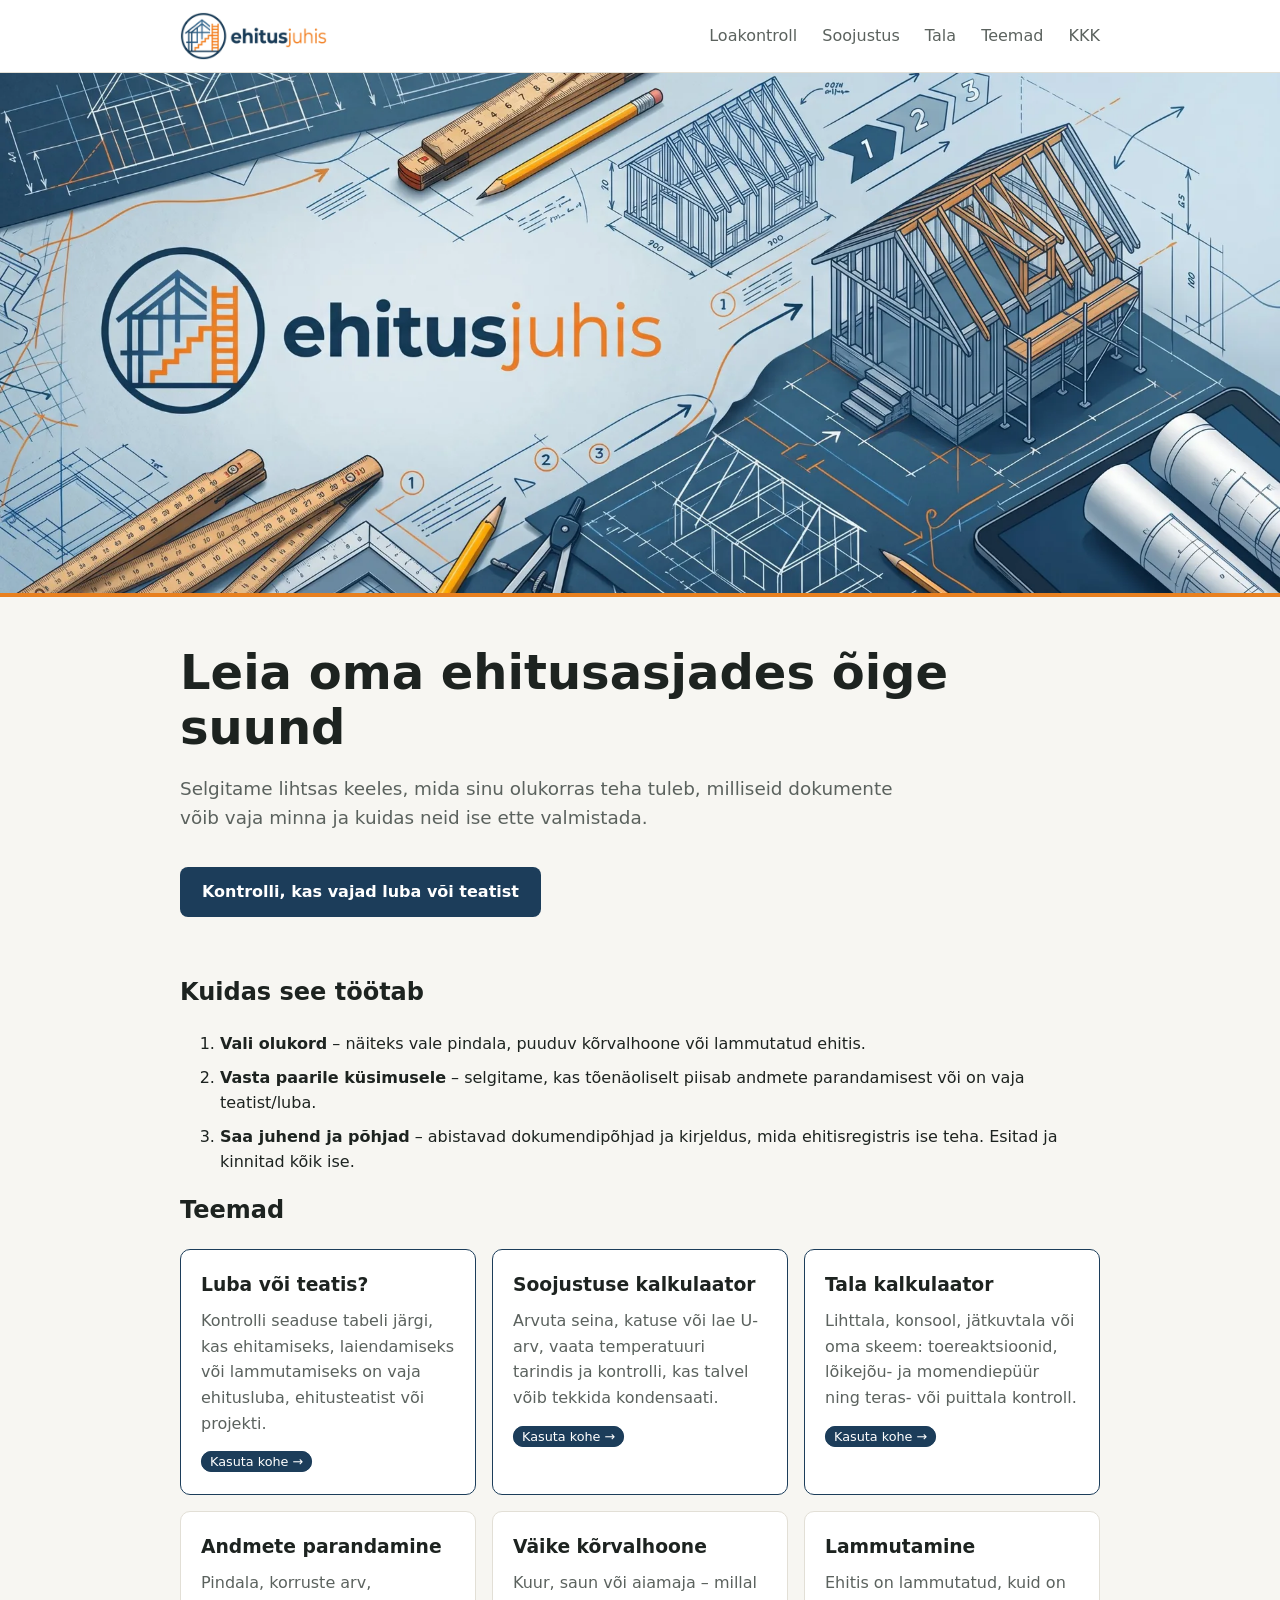
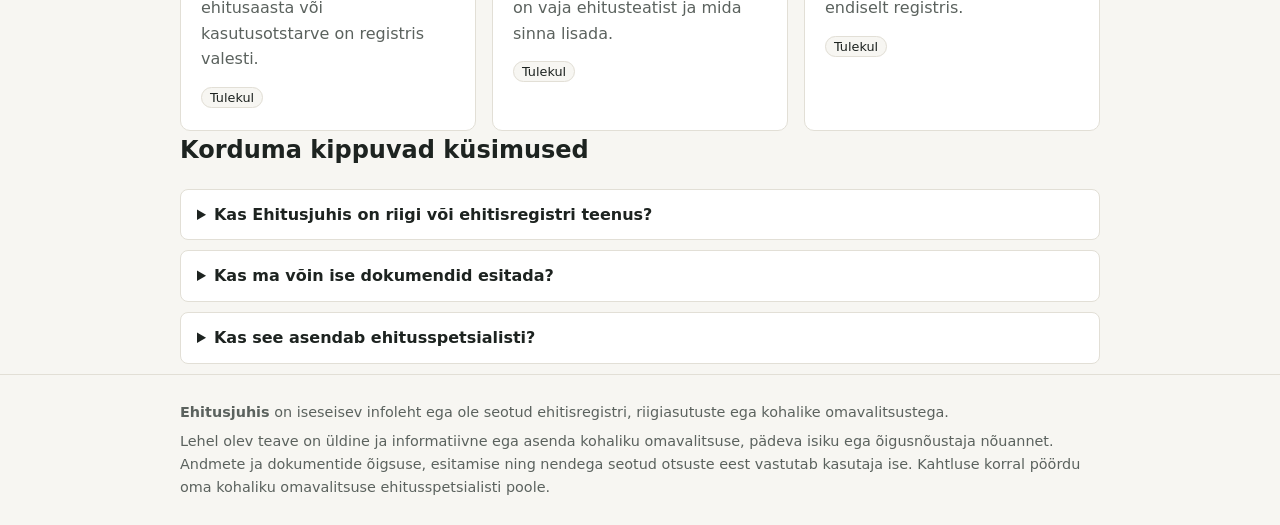
==== commit 327978d6: "Merge branch 'tala-kalkulaator'" ====
--- a/index.html
+++ b/index.html
@@ -17,6 +17,7 @@
       <nav>
         <a href="kontroll.html">Loakontroll</a>
         <a href="soojustus.html">Soojustus</a>
+        <a href="tala.html">Tala</a>
         <a href="#teemad">Teemad</a>
         <a href="#kkk">KKK</a>
       </nav>
@@ -56,6 +57,11 @@
         <a class="card card-link" href="soojustus.html">
           <h3>Soojustuse kalkulaator</h3>
           <p>Arvuta seina, katuse või lae U-arv, vaata temperatuuri tarindis ja kontrolli, kas talvel võib tekkida kondensaati.</p>
+          <span class="tag tag-live">Kasuta kohe →</span>
+        </a>
+        <a class="card card-link" href="tala.html">
+          <h3>Tala kalkulaator</h3>
+          <p>Lihttala, konsool, jätkuvtala või oma skeem: toereaktsioonid, lõikejõu- ja momendiepüür ning teras- või puittala kontroll.</p>
           <span class="tag tag-live">Kasuta kohe →</span>
         </a>
         <article class="card">
--- a/style.css
+++ b/style.css
@@ -188,3 +188,60 @@
   .layer-top select { order: 3; flex-basis: 100%; }
   .layer-btns { margin-left: auto; }
 }
+
+/* Tala kalkulaator */
+[hidden] { display: none !important; }
+body:not(.mode-b) .only-b { display: none !important; }
+.sub { margin: 18px 0 6px; font-size: 1rem; }
+.items { display: flex; flex-direction: column; gap: 8px; margin-bottom: 10px; }
+.item { display: flex; gap: 10px; align-items: flex-end; flex-wrap: wrap; border: 1px solid var(--line); border-radius: 8px; padding: 10px 12px; background: #fff; }
+.item > select { font: inherit; padding: 7px 8px; border: 1px solid var(--line); border-radius: 6px; background: #fff; flex: 1 1 220px; }
+.item > .fld { flex: 0 1 150px; }
+.item-name { font-weight: 600; flex: 1 1 auto; align-self: center; }
+.item.load { flex-direction: column; flex-wrap: nowrap; align-items: stretch; border-left: 6px solid #c0392b; }
+.item-head { display: flex; justify-content: space-between; align-items: center; }
+.item-fields { display: grid; grid-template-columns: repeat(auto-fill, minmax(130px, 1fr)); gap: 8px; }
+.del { font: inherit; width: 32px; height: 32px; border: 1px solid var(--line); background: var(--bg); border-radius: 6px; cursor: pointer; color: var(--ink); margin-left: auto; }
+.del:hover { border-color: #c0584b; color: #9d3a2f; }
+.chip.on { background: var(--accent); color: #fff; border-color: var(--accent); }
+.input-row .fld input { width: 160px; }
+.grid3 { display: grid; grid-template-columns: repeat(3, 1fr); gap: 10px; margin: 10px 0; }
+.grid3 .fld span { min-height: 1.2em; }
+.preview { margin-top: 8px; }
+#leia { margin-top: 14px; margin-right: 10px; }
+
+.chart.scheme .beam { stroke: var(--ink); stroke-width: 4; stroke-linecap: round; }
+.chart .sup { fill: #fff; stroke: var(--ink); stroke-width: 1.6; }
+.chart .sup-fill { fill: #cfd2cf; stroke: var(--ink); stroke-width: 1.4; }
+.chart .hatch { stroke: var(--ink); stroke-width: 1; }
+.chart .hinge { fill: #fff; stroke: var(--ink); stroke-width: 2; }
+.chart .q-perm { fill: rgba(192, 57, 43, .10); stroke: #c0392b; stroke-width: 1.2; }
+.chart .q-var { fill: rgba(36, 113, 163, .12); stroke: #2471a3; stroke-width: 1.2; }
+.chart .arr-q { stroke: #c0392b; stroke-width: 1.2; }
+.chart .arr-p { stroke: #c0392b; stroke-width: 2.4; }
+.chart .arr-m { fill: none; stroke: #c0392b; stroke-width: 2.2; }
+.chart .head-m, .chart .ahead { fill: #c0392b; }
+.chart .lbl { font-size: 12px; fill: #7b2a20; }
+.chart .lbl.strong { font-weight: 600; }
+.chart .dim { stroke: #888; stroke-width: 1; }
+.chart .react { font-size: 12px; font-weight: 600; fill: #2f6b4f; }
+.chart .ttl { font-size: 12px; font-weight: 600; fill: #1d2320; }
+.chart .val { font-size: 12px; font-weight: 600; fill: #1d2320; paint-order: stroke; stroke: #fff; stroke-width: 3px; }
+.chart.diagram { margin-top: 8px; }
+.chart .fill-v { fill: rgba(36, 113, 163, .14); } .chart .line-v { fill: none; stroke: #2471a3; stroke-width: 2; } .chart .dot-v { fill: #2471a3; }
+.chart .fill-m { fill: rgba(192, 57, 43, .14); } .chart .line-m { fill: none; stroke: #c0392b; stroke-width: 2; } .chart .dot-m { fill: #c0392b; }
+.chart .fill-w { fill: rgba(47, 107, 79, .14); } .chart .line-w { fill: none; stroke: #2f6b4f; stroke-width: 2; } .chart .dot-w { fill: #2f6b4f; }
+.chart .cursor { stroke: #1d2320; stroke-width: 1; stroke-dasharray: 3 3; pointer-events: none; }
+.chart .hover { fill: transparent; cursor: crosshair; }
+.lugem { font-size: .9rem; font-variant-numeric: tabular-nums; background: var(--bg); border-radius: 6px; padding: 6px 10px; margin: 10px 0 0; min-height: 1.6em; }
+.warn-box { border-left-color: #c0584b; }
+.checks td { white-space: normal !important; vertical-align: top; }
+.checks td:nth-child(2), .checks td:nth-child(3) { white-space: nowrap !important; }
+.util { height: 8px; width: 90px; background: var(--bg); border-radius: 4px; overflow: hidden; display: inline-block; margin-right: 6px; vertical-align: middle; }
+.util span { display: block; height: 100%; }
+.util.ok span { background: #5a9b76; } .util.info span { background: #c79a3b; } .util.warn span { background: #c0584b; }
+.u-ok { color: #2f6b4f; } .u-info { color: #8a6418; } .u-warn { color: #9d3a2f; }
+@media (max-width: 560px) {
+  .grid3 { grid-template-columns: 1fr 1fr; }
+  .item > .fld { flex: 1 1 120px; }
+}
